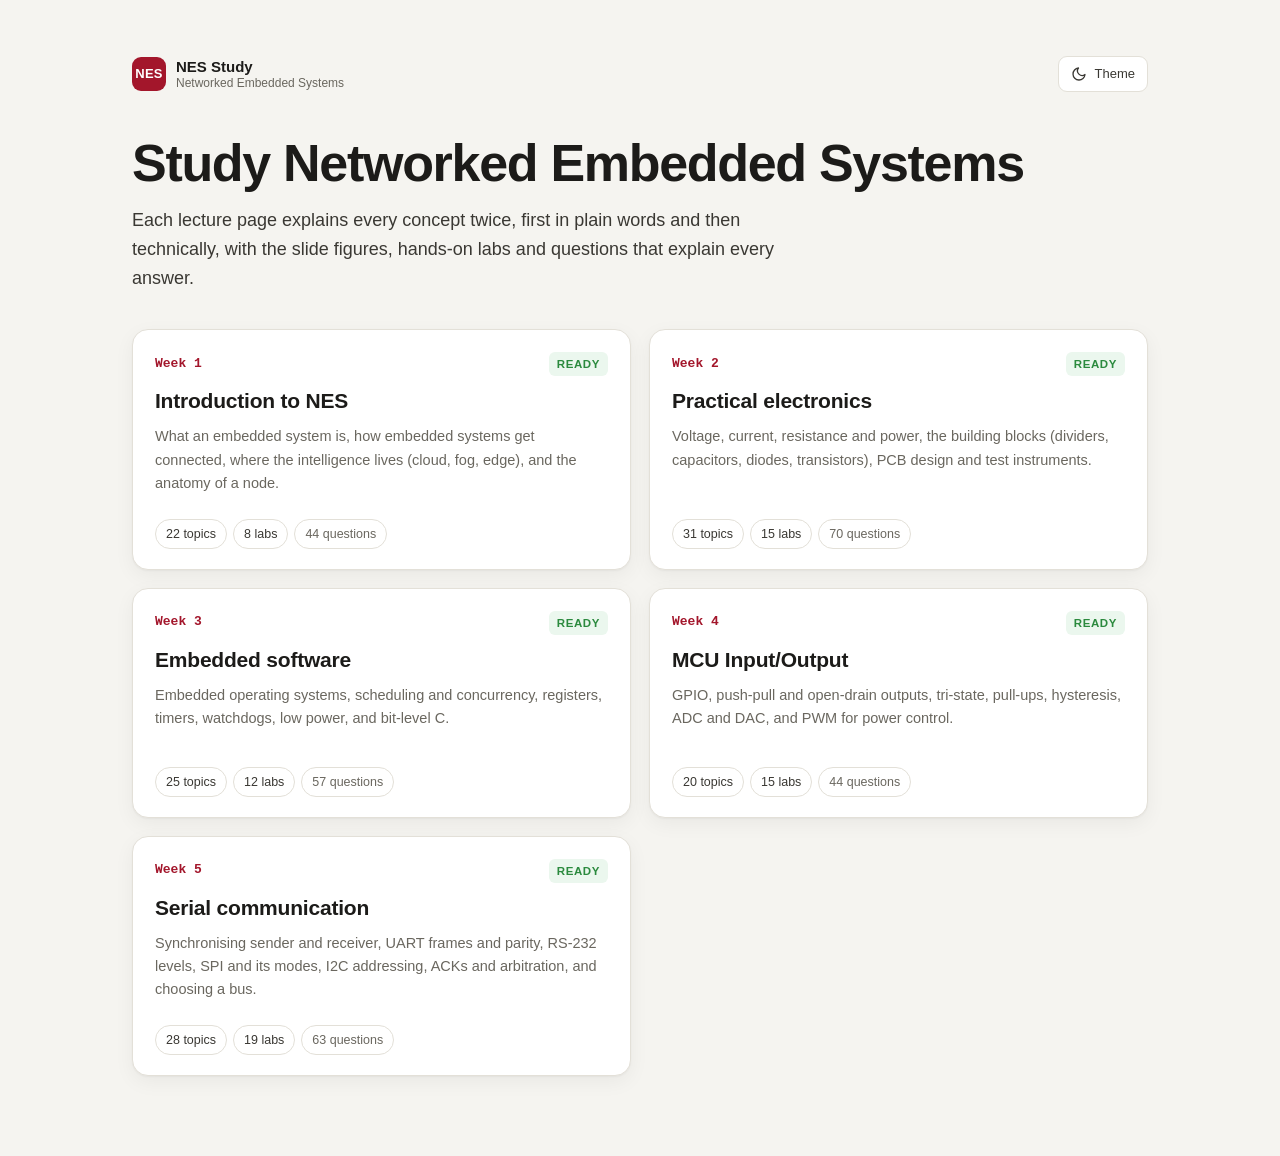
==== site/index.html @ d3b46bfc "Initial Commit" ====
<!doctype html>
<html lang="en">
<head>
  <meta charset="utf-8">
  <meta name="viewport" content="width=device-width, initial-scale=1">
  <title>NES Study</title>
  <meta name="description" content="Interactive study notes for Networked Embedded Systems.">
  <link rel="icon" href="data:image/svg+xml,%3Csvg xmlns='http://www.w3.org/2000/svg' viewBox='0 0 32 32'%3E%3Crect width='32' height='32' rx='7' fill='%23a3162b'/%3E%3Cpath d='M7 21h5V11h8v10h5' stroke='white' stroke-width='3' fill='none' stroke-linejoin='round'/%3E%3C/svg%3E">
  <link rel="stylesheet" href="assets/css/style.css">
</head>
<body>
  <div class="hub">
    <div class="hub-top">
      <span class="brand">
        <span class="brand-mark">NES</span>
        <span class="brand-text"><b>NES Study</b><span>Networked Embedded Systems</span></span>
      </span>
      <button class="icon-btn" type="button" data-theme-toggle aria-label="Toggle dark mode">
        <svg viewBox="0 0 24 24" fill="none" stroke="currentColor" stroke-width="2" stroke-linecap="round" stroke-linejoin="round"><path d="M21 12.8A9 9 0 1 1 11.2 3a7 7 0 0 0 9.8 9.8z"/></svg>
        Theme
      </button>
    </div>

    <div class="hub-hero">
      <h1>Study Networked Embedded Systems</h1>
      <p>Each lecture page explains every concept twice, first in plain words and then technically, with the slide figures, hands-on labs and questions that explain every answer.</p>
    </div>

    <div class="hub-grid">
      <a class="lecture-card" href="nes-intro.html" data-summary="nes-intro">
        <div class="lc-top"><span class="lc-num">Week 1</span><span class="lc-status ready">Ready</span></div>
        <h2>Introduction to NES</h2>
        <p>What an embedded system is, how embedded systems get connected, where the intelligence lives (cloud, fog, edge), and the anatomy of a node.</p>
        <div class="lc-foot"><span class="chip">22 topics</span><span class="chip">8 labs</span><span class="chip lc-progress" data-summary-text>44 questions</span></div>
      </a>

      <a class="lecture-card" href="electronics-basics.html" data-summary="electronics-basics">
        <div class="lc-top"><span class="lc-num">Week 2</span><span class="lc-status ready">Ready</span></div>
        <h2>Practical electronics</h2>
        <p>Voltage, current, resistance and power, the building blocks (dividers, capacitors, diodes, transistors), PCB design and test instruments.</p>
        <div class="lc-foot"><span class="chip">31 topics</span><span class="chip">15 labs</span><span class="chip lc-progress" data-summary-text>70 questions</span></div>
      </a>

      <a class="lecture-card" href="embedded-software.html" data-summary="embedded-software">
        <div class="lc-top"><span class="lc-num">Week 3</span><span class="lc-status ready">Ready</span></div>
        <h2>Embedded software</h2>
        <p>Embedded operating systems, scheduling and concurrency, registers, timers, watchdogs, low power, and bit-level C.</p>
        <div class="lc-foot"><span class="chip">25 topics</span><span class="chip">12 labs</span><span class="chip lc-progress" data-summary-text>57 questions</span></div>
      </a>

      <a class="lecture-card" href="mcu-io.html" data-summary="mcu-io">
        <div class="lc-top"><span class="lc-num">Week 4</span><span class="lc-status ready">Ready</span></div>
        <h2>MCU Input/Output</h2>
        <p>GPIO, push-pull and open-drain outputs, tri-state, pull-ups, hysteresis, ADC and DAC, and PWM for power control.</p>
        <div class="lc-foot"><span class="chip">20 topics</span><span class="chip">15 labs</span><span class="chip lc-progress" data-summary-text>44 questions</span></div>
      </a>

      <a class="lecture-card" href="serial-communication.html" data-summary="serial-communication">
        <div class="lc-top"><span class="lc-num">Week 5</span><span class="lc-status ready">Ready</span></div>
        <h2>Serial communication</h2>
        <p>Synchronising sender and receiver, UART frames and parity, RS-232 levels, SPI and its modes, I2C addressing, ACKs and arbitration, and choosing a bus.</p>
        <div class="lc-foot"><span class="chip">28 topics</span><span class="chip">19 labs</span><span class="chip lc-progress" data-summary-text>63 questions</span></div>
      </a>
    </div>
  </div>

  <script src="assets/js/core.js"></script>
  <script>
    document.querySelectorAll("[data-theme-toggle]").forEach(function (b) { b.addEventListener("click", NES.toggleTheme); });
    document.querySelectorAll("[data-summary]").forEach(function (card) {
      var s = NES.store.get("nes-summary-" + card.dataset.summary, null);
      var el = card.querySelector("[data-summary-text]");
      if (s && s.total && el) el.textContent = s.answered + " / " + s.total + " answered";
    });
  </script>
</body>
</html>
---- site/assets/css/style.css ----
/* ==========================================================================
   NES Study: shared stylesheet
   ========================================================================== */

:root {
  --bg: #f5f4f0;
  --card: #ffffff;
  --ink: #1c1b19;
  --ink-2: #3a3833;
  --muted: #6a675f;
  --line: #e3e0d8;
  --line-2: #d4d0c6;
  --accent: #a3162b;
  --accent-ink: #ffffff;
  --accent-soft: #fbeff1;
  --tech: #1e5f8e;
  --tech-soft: #edf4fa;
  --lab-bg: #faf9f6;
  --fig-bg: #ffffff;
  --hi: #d9480f;
  --hi-soft: #fff0e6;
  --lo: #1971c2;
  --lo-soft: #e7f1fb;
  --ok: #2b8a3e;
  --ok-soft: #ebf7ee;
  --bad: #c92a2a;
  --bad-soft: #fdeeee;
  --warn: #c76a00;
  --warn-soft: #fff4e2;
  --grid: #ebe8e1;
  --shadow: 0 1px 2px rgba(28, 27, 25, 0.04), 0 6px 20px rgba(28, 27, 25, 0.05);

  --font: -apple-system, BlinkMacSystemFont, "Segoe UI", Roboto, "Helvetica Neue", Arial, sans-serif;
  --mono: ui-monospace, "SF Mono", SFMono-Regular, Menlo, Consolas, monospace;
  --radius: 16px;
  --radius-sm: 10px;
  --sidebar-w: 280px;
  --content-w: 1040px;
  --fig-col: 380px;
  color-scheme: light;
}

@media (prefers-color-scheme: dark) {
  :root:not([data-theme="light"]) {
    --bg: #111214;
    --card: #1a1c20;
    --ink: #ecebe7;
    --ink-2: #cfcdc7;
    --muted: #a09e97;
    --line: #2b2e34;
    --line-2: #3a3e45;
    --accent: #ff6b7f;
    --accent-ink: #1a0a0d;
    --accent-soft: #2a191d;
    --tech: #7fb8e8;
    --tech-soft: #15212c;
    --lab-bg: #15171a;
    --fig-bg: #f2f1ed;
    --hi: #ff8a4c;
    --hi-soft: #2d1c12;
    --lo: #5fa8ff;
    --lo-soft: #14202e;
    --ok: #5ad17a;
    --ok-soft: #13251a;
    --bad: #ff7070;
    --bad-soft: #2c1616;
    --warn: #ffb54d;
    --warn-soft: #2b2112;
    --grid: #262a30;
    --shadow: 0 1px 2px rgba(0, 0, 0, 0.3), 0 8px 24px rgba(0, 0, 0, 0.25);
    color-scheme: dark;
  }
}

:root[data-theme="dark"] {
  --bg: #111214;
  --card: #1a1c20;
  --ink: #ecebe7;
  --ink-2: #cfcdc7;
  --muted: #a09e97;
  --line: #2b2e34;
  --line-2: #3a3e45;
  --accent: #ff6b7f;
  --accent-ink: #1a0a0d;
  --accent-soft: #2a191d;
  --tech: #7fb8e8;
  --tech-soft: #15212c;
  --lab-bg: #15171a;
  --fig-bg: #f2f1ed;
  --hi: #ff8a4c;
  --hi-soft: #2d1c12;
  --lo: #5fa8ff;
  --lo-soft: #14202e;
  --ok: #5ad17a;
  --ok-soft: #13251a;
  --bad: #ff7070;
  --bad-soft: #2c1616;
  --warn: #ffb54d;
  --warn-soft: #2b2112;
  --grid: #262a30;
  --shadow: 0 1px 2px rgba(0, 0, 0, 0.3), 0 8px 24px rgba(0, 0, 0, 0.25);
  color-scheme: dark;
}

/* ---------- Base ---------- */

*, *::before, *::after { box-sizing: border-box; }

html { scroll-behavior: smooth; scroll-padding-top: 24px; -webkit-text-size-adjust: 100%; }

body {
  margin: 0;
  background: var(--bg);
  color: var(--ink);
  font-family: var(--font);
  font-size: 16px;
  line-height: 1.6;
  -webkit-font-smoothing: antialiased;
}

h1, h2, h3, h4 { line-height: 1.2; margin: 0; letter-spacing: -0.01em; }
p { margin: 0 0 0.8em; }
p:last-child { margin-bottom: 0; }
a { color: var(--accent); }
code, .mono { font-family: var(--mono); font-size: 0.92em; }
code { background: var(--lab-bg); border: 1px solid var(--line); border-radius: 5px; padding: 0.05em 0.35em; }
strong { font-weight: 650; }
sub, sup { font-size: 0.72em; line-height: 0; }
button { font: inherit; color: inherit; }

.visually-hidden {
  position: absolute !important; width: 1px; height: 1px; overflow: hidden;
  clip: rect(0 0 0 0); white-space: nowrap;
}

/* ---------- App shell ---------- */

.shell {
  display: grid;
  grid-template-columns: var(--sidebar-w) minmax(0, 1fr);
  min-height: 100vh;
}

.sidebar {
  position: sticky;
  top: 0;
  height: 100vh;
  overflow-y: auto;
  border-right: 1px solid var(--line);
  background: var(--card);
  padding: 22px 18px 28px;
  display: flex;
  flex-direction: column;
  gap: 18px;
}

.brand {
  display: flex; align-items: center; gap: 10px;
  text-decoration: none; color: var(--ink);
}
.brand-mark {
  width: 34px; height: 34px; border-radius: 9px;
  background: var(--accent); color: var(--accent-ink);
  display: grid; place-items: center;
  font-weight: 800; font-size: 13px; letter-spacing: 0.02em;
  flex: none;
}
.brand-text { display: flex; flex-direction: column; line-height: 1.2; }
.brand-text b { font-size: 15px; }
.brand-text span { font-size: 12px; color: var(--muted); }

.progress-card {
  border: 1px solid var(--line);
  border-radius: var(--radius-sm);
  padding: 12px 14px;
  background: var(--lab-bg);
}
.progress-row { display: flex; justify-content: space-between; align-items: baseline; font-size: 13px; color: var(--muted); }
.progress-row b { color: var(--ink); font-size: 15px; font-variant-numeric: tabular-nums; }
.progress-bar { height: 6px; border-radius: 99px; background: var(--line); margin-top: 8px; overflow: hidden; }
.progress-bar > span { display: block; height: 100%; width: 0; background: var(--ok); border-radius: inherit; transition: width 0.4s ease; }
.progress-sub { font-size: 12px; color: var(--muted); margin-top: 6px; display: flex; justify-content: space-between; gap: 8px; }
.link-btn {
  background: none; border: 0; padding: 0; cursor: pointer;
  color: var(--muted); text-decoration: underline; font-size: 12px;
}
.link-btn:hover { color: var(--accent); }

.toc { display: flex; flex-direction: column; gap: 14px; }
.toc-part-title {
  font-size: 11px; font-weight: 700; letter-spacing: 0.08em; text-transform: uppercase;
  color: var(--muted); margin: 0 0 4px 8px;
}
.toc ol { list-style: none; margin: 0; padding: 0; }
.toc a {
  display: grid;
  grid-template-columns: 26px minmax(0, 1fr) 12px;
  align-items: center;
  gap: 6px;
  padding: 6px 8px;
  border-radius: 8px;
  color: var(--ink-2);
  text-decoration: none;
  font-size: 14px;
  line-height: 1.3;
}
.toc a:hover { background: var(--lab-bg); color: var(--ink); }
.toc a.active { background: var(--accent-soft); color: var(--accent); font-weight: 600; }
.toc-num { font-family: var(--mono); font-size: 12px; color: var(--muted); }
.toc a.active .toc-num { color: var(--accent); }
.toc-dot {
  width: 10px; height: 10px; border-radius: 50%;
  border: 1.5px solid var(--line-2);
  justify-self: end;
}
.toc-dot.partial { border-color: var(--warn); background: linear-gradient(90deg, var(--warn) 50%, transparent 50%); }
.toc-dot.done { border-color: var(--ok); background: var(--ok); }

.sidebar-foot { margin-top: auto; display: flex; gap: 8px; }

.icon-btn {
  display: inline-flex; align-items: center; justify-content: center; gap: 8px;
  height: 36px; padding: 0 12px;
  border: 1px solid var(--line); border-radius: 9px;
  background: var(--card); color: var(--ink-2);
  cursor: pointer; font-size: 13px;
  text-decoration: none;
}
.icon-btn:hover { border-color: var(--line-2); color: var(--ink); }
.icon-btn svg { width: 16px; height: 16px; }

/* Mobile top bar */
.topbar {
  display: none;
  position: sticky; top: 0; z-index: 30;
  height: 56px; padding: 0 16px;
  align-items: center; justify-content: space-between; gap: 12px;
  background: color-mix(in srgb, var(--card) 92%, transparent);
  backdrop-filter: blur(8px);
  -webkit-backdrop-filter: blur(8px);
  border-bottom: 1px solid var(--line);
}
.topbar-progress { font-size: 13px; color: var(--muted); font-variant-numeric: tabular-nums; }
.scrim { display: none; }

/* ---------- Main column ---------- */

.main { min-width: 0; padding: 40px 48px 80px; }
.content { max-width: var(--content-w); margin: 0 auto; }

.hero {
  padding: 8px 0 28px;
  display: grid;
  gap: 14px;
}
.crumbs { font-size: 13px; color: var(--muted); }
.crumbs a { color: var(--muted); }
.hero h1 { font-size: clamp(30px, 4vw, 44px); font-weight: 800; letter-spacing: -0.02em; }
.hero-lead { font-size: 18px; color: var(--ink-2); max-width: 760px; }
.hero-meta { display: flex; flex-wrap: wrap; gap: 8px; }
.chip {
  display: inline-flex; align-items: center; gap: 6px;
  font-size: 12.5px; padding: 4px 10px; border-radius: 99px;
  border: 1px solid var(--line); background: var(--card); color: var(--ink-2);
}

.part-head {
  display: flex; align-items: baseline; gap: 14px;
  margin: 52px 0 18px;
  padding-bottom: 10px;
  border-bottom: 2px solid var(--line);
}
.part-head:first-of-type { margin-top: 0; }
.part-head .part-label {
  font-family: var(--mono); font-size: 12px; font-weight: 700; color: var(--accent);
  letter-spacing: 0.06em; text-transform: uppercase;
}
.part-head h2 { font-size: 24px; font-weight: 750; }

/* ---------- Topic card ---------- */

.topic {
  background: var(--card);
  border: 1px solid var(--line);
  border-radius: var(--radius);
  box-shadow: var(--shadow);
  padding: 30px 32px 32px;
  margin: 0 0 28px;
  display: flex;
  flex-direction: column;
  gap: 26px;
}

.topic-head {
  display: grid;
  grid-template-columns: 52px minmax(0, 1fr);
  gap: 16px;
  align-items: center;
}
.topic-num {
  width: 52px; height: 52px; border-radius: 13px;
  display: grid; place-items: center;
  background: var(--accent-soft); color: var(--accent);
  font-family: var(--mono); font-weight: 700; font-size: 17px;
}
.topic-head h2 { font-size: 26px; font-weight: 760; }
.topic-head .kicker { font-size: 13px; color: var(--muted); margin-top: 4px; }

.topic-grid {
  display: grid;
  grid-template-columns: minmax(0, 1fr) var(--fig-col);
  gap: 28px;
  align-items: start;
}

.explain { display: flex; flex-direction: column; gap: 18px; min-width: 0; }

.block-label {
  display: inline-flex; align-items: center; gap: 7px;
  font-size: 11.5px; font-weight: 750; letter-spacing: 0.08em; text-transform: uppercase;
  margin-bottom: 10px;
}
.block-label::before {
  content: ""; width: 8px; height: 8px; border-radius: 2px; background: currentColor;
}

.plain {
  background: var(--accent-soft);
  border-radius: var(--radius-sm);
  padding: 18px 20px;
  border-left: 4px solid var(--accent);
}
.plain .block-label { color: var(--accent); }
.plain p { font-size: 16.5px; color: var(--ink); }

.tech .block-label { color: var(--tech); }
.tech { font-size: 15.5px; color: var(--ink-2); }
.tech ul { margin: 0; padding-left: 20px; }
.tech li { margin-bottom: 7px; }
.tech li:last-child { margin-bottom: 0; }
.tech li::marker { color: var(--tech); }

.formula {
  font-family: var(--mono);
  font-size: 14.5px;
  background: var(--tech-soft);
  color: var(--ink);
  border-radius: 8px;
  padding: 10px 14px;
  margin: 10px 0;
  overflow-x: auto;
  white-space: nowrap;
}
.formula .eq-note { color: var(--muted); font-family: var(--font); font-size: 13px; margin-left: 10px; }

.table-wrap { overflow-x: auto; margin: 10px 0; }
table.tt {
  border-collapse: collapse;
  font-family: var(--mono);
  font-size: 13.5px;
  min-width: 220px;
}
table.tt th, table.tt td {
  padding: 5px 12px;
  border-bottom: 1px solid var(--line);
  text-align: center;
}
table.tt th { color: var(--muted); font-weight: 600; font-size: 12px; border-bottom: 1.5px solid var(--line-2); }
table.tt td.out, table.tt th.out { border-left: 2px solid var(--line-2); }
table.tt tr.on td { background: var(--tech-soft); color: var(--ink); font-weight: 700; }
table.tt .v-hi { color: var(--hi); }
table.tt .v-lo { color: var(--lo); }
table.tt .v-bad { color: var(--bad); font-weight: 700; }
table.tt .v-z { color: var(--muted); }

.aside-note {
  font-size: 14px; color: var(--muted);
  border-top: 1px dashed var(--line-2); padding-top: 12px;
}

/* ---------- Figures ---------- */

.figs { display: flex; flex-direction: column; gap: 14px; min-width: 0; }
.fig { margin: 0; }
.fig-frame {
  background: var(--fig-bg);
  border: 1px solid var(--line);
  border-radius: var(--radius-sm);
  padding: 14px;
  display: flex; align-items: center; justify-content: center;
  min-height: 140px;
}
.fig-frame img {
  display: block;
  max-width: 100%;
  max-height: 340px;
  width: auto; height: auto;
  object-fit: contain;
}
.fig-frame.tall img { max-height: 420px; }
.fig figcaption {
  font-size: 12.5px; color: var(--muted);
  margin-top: 7px; padding: 0 4px;
  line-height: 1.45;
}
.fig figcaption b { color: var(--ink-2); font-weight: 600; }

button.fig-zoom {
  all: unset; cursor: zoom-in; display: block; max-width: 100%;
}
button.fig-zoom:focus-visible { outline: 2px solid var(--accent); outline-offset: 4px; border-radius: 4px; }

.lightbox {
  position: fixed; inset: 0; z-index: 100;
  background: rgba(10, 10, 12, 0.78);
  display: none; align-items: center; justify-content: center;
  padding: 24px; cursor: zoom-out;
}
.lightbox.open { display: flex; }
.lightbox img {
  max-width: min(1100px, 100%); max-height: 90vh;
  background: #fff; border-radius: 12px; padding: 18px;
}

/* ---------- Interactive lab ---------- */

.lab {
  background: var(--lab-bg);
  border: 1px solid var(--line);
  border-radius: var(--radius-sm);
  padding: 20px 22px 22px;
}
.lab-head { display: flex; align-items: center; gap: 10px; margin-bottom: 4px; }
.lab-tag {
  font-size: 11px; font-weight: 750; letter-spacing: 0.08em; text-transform: uppercase;
  color: var(--ok); background: var(--ok-soft);
  padding: 3px 8px; border-radius: 6px;
}
.lab-head h3 { font-size: 16.5px; font-weight: 700; }
.lab-hint { font-size: 14px; color: var(--muted); margin: 0 0 16px; }

.lab-body {
  display: grid;
  grid-template-columns: 250px minmax(0, 1fr);
  gap: 22px;
  align-items: start;
}
.lab-controls { display: flex; flex-direction: column; gap: 16px; min-width: 0; }
.lab-view { min-width: 0; display: flex; flex-direction: column; gap: 12px; }

.ctl { display: flex; flex-direction: column; gap: 7px; }
.ctl-label {
  display: flex; justify-content: space-between; align-items: baseline; gap: 10px;
  font-size: 13px; font-weight: 600; color: var(--ink-2);
}
.ctl-label output {
  font-family: var(--mono); font-weight: 600; font-size: 13px; color: var(--ink);
  font-variant-numeric: tabular-nums;
}

input[type="range"] {
  -webkit-appearance: none; appearance: none;
  width: 100%; height: 22px; background: transparent; margin: 0; cursor: pointer;
}
input[type="range"]::-webkit-slider-runnable-track { height: 6px; border-radius: 99px; background: var(--line-2); }
input[type="range"]::-moz-range-track { height: 6px; border-radius: 99px; background: var(--line-2); }
input[type="range"]::-webkit-slider-thumb {
  -webkit-appearance: none; width: 18px; height: 18px; border-radius: 50%;
  background: var(--card); border: 2px solid var(--accent); margin-top: -6px;
  box-shadow: 0 1px 3px rgba(0, 0, 0, 0.2);
}
input[type="range"]::-moz-range-thumb {
  width: 14px; height: 14px; border-radius: 50%;
  background: var(--card); border: 2px solid var(--accent);
}
input[type="range"]:focus-visible { outline: 2px solid var(--accent); outline-offset: 2px; border-radius: 4px; }

.seg {
  display: flex; flex-wrap: wrap;
  border: 1px solid var(--line-2); border-radius: 9px; overflow: hidden;
  background: var(--card);
}
.seg button {
  flex: 1 1 0; min-width: 0;
  border: 0; background: transparent; cursor: pointer;
  padding: 7px 8px; font-size: 13px; font-weight: 600; color: var(--muted);
  border-right: 1px solid var(--line);
  line-height: 1.3;
}
.seg button:last-child { border-right: 0; }
.seg button:hover { color: var(--ink); background: var(--lab-bg); }
.seg button[aria-pressed="true"] { background: var(--ink); color: var(--card); }
.seg button:focus-visible { outline: 2px solid var(--accent); outline-offset: -2px; }
.seg button:disabled { opacity: 0.4; cursor: not-allowed; }

.ctl-group {
  border: 1px solid var(--line); border-radius: 10px; padding: 12px;
  display: flex; flex-direction: column; gap: 12px; background: var(--card);
}
.ctl-group-title { font-size: 12px; font-weight: 700; color: var(--muted); letter-spacing: 0.05em; text-transform: uppercase; }

.btn {
  border: 1px solid var(--line-2); background: var(--card); color: var(--ink-2);
  border-radius: 9px; padding: 7px 12px; font-size: 13px; font-weight: 600; cursor: pointer;
}
.btn:hover { color: var(--ink); border-color: var(--muted); }

.stage {
  background: var(--card);
  border: 1px solid var(--line);
  border-radius: 10px;
  padding: 10px;
  min-width: 0;
}
.stage svg { display: block; width: 100%; height: auto; }
.stage canvas { display: block; width: 100%; }

.stats {
  display: grid;
  grid-template-columns: repeat(auto-fit, minmax(128px, 1fr));
  gap: 10px;
}
.stat {
  background: var(--card); border: 1px solid var(--line); border-radius: 10px;
  padding: 9px 12px; min-width: 0;
}
.stat-k { font-size: 11.5px; color: var(--muted); font-weight: 600; letter-spacing: 0.02em; }
.stat-v {
  font-family: var(--mono); font-size: 17px; font-weight: 700; color: var(--ink);
  font-variant-numeric: tabular-nums; overflow-wrap: anywhere; line-height: 1.35;
}
.stat.good { border-color: color-mix(in srgb, var(--ok) 45%, var(--line)); background: var(--ok-soft); }
.stat.good .stat-v { color: var(--ok); }
.stat.bad { border-color: color-mix(in srgb, var(--bad) 45%, var(--line)); background: var(--bad-soft); }
.stat.bad .stat-v { color: var(--bad); }
.stat.warn { border-color: color-mix(in srgb, var(--warn) 45%, var(--line)); background: var(--warn-soft); }
.stat.warn .stat-v { color: var(--warn); }
.stat.hi .stat-v { color: var(--hi); }
.stat.lo .stat-v { color: var(--lo); }

.verdict {
  font-size: 14px; padding: 10px 14px; border-radius: 10px;
  background: var(--card); border: 1px solid var(--line); color: var(--ink-2);
}
.verdict.good { background: var(--ok-soft); border-color: color-mix(in srgb, var(--ok) 40%, var(--line)); }
.verdict.bad { background: var(--bad-soft); border-color: color-mix(in srgb, var(--bad) 40%, var(--line)); }
.verdict.warn { background: var(--warn-soft); border-color: color-mix(in srgb, var(--warn) 40%, var(--line)); }
.verdict b { color: var(--ink); }

.legend { display: flex; flex-wrap: wrap; gap: 14px; font-size: 12.5px; color: var(--muted); }
.legend span { display: inline-flex; align-items: center; gap: 6px; }
.legend i { width: 14px; height: 3px; border-radius: 2px; display: inline-block; }
.legend i.dash { background: none; border-top: 2px dashed currentColor; height: 0; }

.bitrow {
  display: grid; gap: 4px;
  font-family: var(--mono); font-size: 13px;
}
.bitrow-line { display: grid; grid-template-columns: 70px minmax(0, 1fr); align-items: center; gap: 8px; }
.bitrow-label { font-size: 12px; color: var(--muted); font-family: var(--font); font-weight: 600; }
.bits { display: grid; gap: 3px; }
.bits span {
  text-align: center; border-radius: 4px; padding: 2px 0; font-weight: 700;
  background: var(--lab-bg); border: 1px solid var(--line); color: var(--ink-2);
}
.bits span.err { background: var(--bad-soft); border-color: var(--bad); color: var(--bad); }
.bits span.b1 { color: var(--hi); }
.bits span.b0 { color: var(--lo); }

.meter { display: grid; gap: 6px; }
.meter-row { display: grid; grid-template-columns: 96px minmax(0, 1fr) 84px; align-items: center; gap: 10px; font-size: 13px; }
.meter-row .m-label { color: var(--muted); font-weight: 600; }
.meter-row .m-val { font-family: var(--mono); text-align: right; font-variant-numeric: tabular-nums; }
.meter-track { height: 14px; background: var(--lab-bg); border: 1px solid var(--line); border-radius: 99px; overflow: hidden; position: relative; }
.meter-fill { height: 100%; width: 0; border-radius: inherit; transition: width 0.25s ease; }
.meter-mark { position: absolute; top: -2px; bottom: -2px; width: 2px; background: var(--ink-2); opacity: 0.55; }

.codebar { display: grid; gap: 6px; }
.codebar-track {
  position: relative; height: 34px; border-radius: 8px; overflow: hidden;
  background: repeating-linear-gradient(90deg, var(--lab-bg) 0 6px, var(--card) 6px 12px);
  border: 1px solid var(--line-2);
}
.codebar-fill { position: absolute; left: 0; top: 0; bottom: 0; background: var(--tech); opacity: 0.85; transition: width 0.25s ease; }
.codebar-over { position: absolute; top: 0; bottom: 0; background: var(--bad); opacity: 0.85; transition: all 0.25s ease; }
.codebar-scale { display: flex; justify-content: space-between; font-family: var(--mono); font-size: 11.5px; color: var(--muted); }
.codebar-title { font-size: 12.5px; font-weight: 600; color: var(--ink-2); }

.reading-strip {
  display: grid; grid-template-columns: repeat(40, minmax(0, 1fr)); gap: 2px;
}
.reading-strip span {
  height: 30px; border-radius: 3px; background: var(--line);
  display: grid; place-items: center; font-family: var(--mono); font-size: 10px; font-weight: 700; color: #fff;
}
.reading-strip span.r1 { background: var(--hi); }
.reading-strip span.r0 { background: var(--lo); }

/* ---------- Quiz ---------- */

.quiz { display: flex; flex-direction: column; gap: 14px; }
.quiz-head {
  display: flex; align-items: center; justify-content: space-between; gap: 12px;
  padding-top: 4px;
}
.quiz-title {
  display: inline-flex; align-items: center; gap: 8px;
  font-size: 11.5px; font-weight: 750; letter-spacing: 0.08em; text-transform: uppercase; color: var(--ink-2);
}
.quiz-title::before { content: "?"; width: 20px; height: 20px; border-radius: 6px; display: grid; place-items: center; background: var(--ink); color: var(--card); font-size: 12px; letter-spacing: 0; }
.quiz-count { font-size: 12.5px; color: var(--muted); }

.q {
  border: 1px solid var(--line);
  border-radius: var(--radius-sm);
  padding: 18px 20px;
  background: var(--card);
}
.q.solved { border-color: color-mix(in srgb, var(--ok) 45%, var(--line)); }
.q-text {
  display: grid; grid-template-columns: 34px minmax(0, 1fr); gap: 8px;
  font-size: 15.5px; font-weight: 600; color: var(--ink); margin-bottom: 14px;
}
.q-num {
  font-family: var(--mono); font-size: 12px; font-weight: 700; color: var(--muted);
  background: var(--lab-bg); border: 1px solid var(--line); border-radius: 6px;
  height: 24px; display: grid; place-items: center; margin-top: 1px;
}
.opts {
  list-style: none; margin: 0; padding: 0 0 0 42px;
  display: grid; gap: 8px;
}
.opt {
  width: 100%;
  display: grid; grid-template-columns: 28px minmax(0, 1fr) 22px; gap: 10px; align-items: center;
  text-align: left; cursor: pointer;
  background: var(--card); border: 1px solid var(--line-2); border-radius: 10px;
  padding: 9px 12px; font-size: 15px; color: var(--ink-2);
  transition: border-color 0.15s ease, background 0.15s ease;
}
.opt:hover { border-color: var(--muted); color: var(--ink); }
.opt:focus-visible { outline: 2px solid var(--accent); outline-offset: 2px; }
.opt-letter {
  width: 28px; height: 28px; border-radius: 8px;
  display: grid; place-items: center;
  font-family: var(--mono); font-weight: 700; font-size: 13px;
  background: var(--lab-bg); border: 1px solid var(--line); color: var(--muted);
}
.opt-mark { font-weight: 800; text-align: center; }
.opt.correct { border-color: var(--ok); background: var(--ok-soft); color: var(--ink); }
.opt.correct .opt-letter { background: var(--ok); border-color: var(--ok); color: var(--card); }
.opt.correct .opt-mark { color: var(--ok); }
.opt.wrong { border-color: var(--bad); background: var(--bad-soft); color: var(--ink); }
.opt.wrong .opt-letter { background: var(--bad); border-color: var(--bad); color: var(--card); }
.opt.wrong .opt-mark { color: var(--bad); }

.why {
  margin: 6px 0 4px 38px;
  font-size: 14.5px; color: var(--ink-2);
  padding: 10px 14px; border-radius: 8px;
  border-left: 3px solid var(--line-2);
  background: var(--lab-bg);
}
.why[hidden] { display: none; }
.why.good { border-left-color: var(--ok); }
.why.bad { border-left-color: var(--bad); }
.why .why-tag { font-weight: 750; margin-right: 4px; }
.why.good .why-tag { color: var(--ok); }
.why.bad .why-tag { color: var(--bad); }

/* ---------- Cheat sheet ---------- */

.cheat {
  display: grid;
  grid-template-columns: repeat(2, minmax(0, 1fr));
  gap: 14px;
}
.cheat-item {
  border: 1px solid var(--line); border-radius: var(--radius-sm); padding: 14px 16px; background: var(--lab-bg);
  display: flex; flex-direction: column; gap: 6px;
}
.cheat-item h3 { font-size: 14px; font-weight: 700; color: var(--ink); }
.cheat-item .formula { margin: 0; background: var(--card); border: 1px solid var(--line); }
.cheat-item p { font-size: 13.5px; color: var(--muted); }

.page-foot { margin-top: 40px; font-size: 13px; color: var(--muted); text-align: center; }

/* ---------- Hub (index) ---------- */

.hub { max-width: 1080px; margin: 0 auto; padding: 56px 32px 80px; }
.hub-top { display: flex; justify-content: space-between; align-items: center; gap: 16px; margin-bottom: 40px; }
.hub-hero h1 { font-size: clamp(34px, 5vw, 52px); font-weight: 820; letter-spacing: -0.025em; margin-bottom: 12px; }
.hub-hero p { font-size: 18px; color: var(--ink-2); max-width: 680px; }
.hub-grid {
  display: grid;
  grid-template-columns: repeat(auto-fit, minmax(min(100%, 420px), 1fr));
  gap: 18px;
  margin-top: 36px;
}
.lecture-card {
  display: flex; flex-direction: column; gap: 12px;
  background: var(--card); border: 1px solid var(--line); border-radius: var(--radius);
  padding: 22px 22px 20px; box-shadow: var(--shadow);
  text-decoration: none; color: var(--ink);
  min-height: 230px;
  transition: transform 0.15s ease, border-color 0.15s ease;
}
a.lecture-card:hover { transform: translateY(-2px); border-color: var(--accent); }
.lecture-card.soon { opacity: 0.62; box-shadow: none; }
.lc-top { display: flex; justify-content: space-between; align-items: center; }
.lc-num { font-family: var(--mono); font-size: 13px; font-weight: 700; color: var(--accent); }
.lc-status { font-size: 11.5px; font-weight: 700; letter-spacing: 0.05em; text-transform: uppercase; padding: 3px 8px; border-radius: 6px; }
.lc-status.ready { background: var(--ok-soft); color: var(--ok); }
.lc-status.later { background: var(--lab-bg); color: var(--muted); border: 1px solid var(--line); }
.lecture-card h2 { font-size: 21px; font-weight: 740; }
.lecture-card p { font-size: 14.5px; color: var(--muted); flex: 1; }
.lc-foot { display: flex; flex-wrap: wrap; gap: 6px; }
.lc-progress { font-size: 12.5px; color: var(--muted); font-variant-numeric: tabular-nums; }

/* ---------- Responsive ---------- */

@media (max-width: 1180px) {
  :root { --fig-col: 340px; }
  .main { padding: 32px 32px 72px; }
}

@media (max-width: 1024px) {
  .shell { grid-template-columns: minmax(0, 1fr); }
  .topbar { display: flex; }
  .sidebar {
    position: fixed; z-index: 50; left: 0; top: 0; bottom: 0;
    width: min(320px, 86vw);
    transform: translateX(-102%);
    transition: transform 0.25s ease;
    box-shadow: 0 0 40px rgba(0, 0, 0, 0.2);
  }
  body.nav-open .sidebar { transform: none; }
  body.nav-open .scrim {
    display: block; position: fixed; inset: 0; z-index: 40; background: rgba(0, 0, 0, 0.35);
  }
  html { scroll-padding-top: 72px; }
}

@media (max-width: 860px) {
  .topic-grid { grid-template-columns: minmax(0, 1fr); }
  .figs { flex-direction: row; flex-wrap: wrap; }
  .figs .fig { flex: 1 1 260px; }
  .lab-body { grid-template-columns: minmax(0, 1fr); }
  .cheat { grid-template-columns: minmax(0, 1fr); }
}

@media (max-width: 600px) {
  .main { padding: 20px 16px 64px; }
  .topic { padding: 20px 16px 22px; gap: 20px; border-radius: 14px; }
  .topic-head { grid-template-columns: 42px minmax(0, 1fr); gap: 12px; }
  .topic-num { width: 42px; height: 42px; font-size: 15px; border-radius: 11px; }
  .topic-head h2 { font-size: 21px; }
  .plain { padding: 14px 16px; }
  .lab { padding: 16px 14px; }
  .q { padding: 14px; }
  .opts { padding-left: 0; }
  .why { margin-left: 0; }
  .hub { padding: 32px 16px 56px; }
  .formula { white-space: normal; }
  .formula .eq-note { display: block; margin: 4px 0 0; }
  .meter-row { grid-template-columns: 76px minmax(0, 1fr) 70px; }
  .reading-strip { grid-template-columns: repeat(20, minmax(0, 1fr)); }
  .reading-strip span:nth-child(n+21) { display: none; }
}

@media (prefers-reduced-motion: reduce) {
  html { scroll-behavior: auto; }
  * { transition: none !important; }
}

/* ---------- Schematic SVG (labs) ---------- */

.sch { font-family: var(--font); overflow: visible; }
.sch .w { stroke: var(--ink-2); stroke-width: 2; fill: none; stroke-linecap: round; stroke-linejoin: round; }
.sch .w.hi { stroke: var(--hi); stroke-width: 3.5; }
.sch .w.lo { stroke: var(--lo); stroke-width: 3.5; }
.sch .w.bad { stroke: var(--bad); stroke-width: 4; }
.sch .w.z { stroke: var(--muted); stroke-dasharray: 5 5; }
.sch .w.ghost { opacity: 0.22; }
.sch .ctrl { stroke: var(--muted); stroke-width: 1.4; stroke-dasharray: 3 4; fill: none; }
.sch .box { fill: var(--card); stroke: var(--ink-2); stroke-width: 2; }
.sch .contact { fill: var(--card); stroke: var(--ink-2); stroke-width: 2; }
.sch .dot { fill: var(--ink-2); }
.sch .dot.hi { fill: var(--hi); }
.sch .dot.lo { fill: var(--lo); }
.sch .dot.z { fill: var(--muted); }
.sch .dot.bad { fill: var(--bad); }
.sch .solid { fill: var(--ink-2); stroke: var(--ink-2); stroke-width: 2; stroke-linejoin: round; }
.sch .led-body { fill: var(--card); stroke: var(--ink-2); stroke-width: 2; stroke-linejoin: round; }
.sch .led-body.on { fill: var(--hi); stroke: var(--hi); }
.sch .glow { fill: var(--hi); }
.sch .arrow { fill: var(--ok); }
.sch text { fill: var(--ink); font-size: 14px; }
.sch text.small { font-size: 11.5px; fill: var(--muted); }
.sch text.lbl { font-weight: 700; font-size: 13px; }
.sch text.state { font-weight: 700; font-size: 13.5px; }
.sch text.t-hi { fill: var(--hi); }
.sch text.t-lo { fill: var(--lo); }
.sch text.t-z { fill: var(--muted); }
.sch text.t-bad { fill: var(--bad); }
.sch text.t-ok { fill: var(--ok); }
.sch .ital { font-style: italic; }

.pwm-row { display: grid; grid-template-columns: 150px minmax(0, 1fr); gap: 12px; align-items: stretch; }
.device {
  background: var(--card); border: 1px solid var(--line); border-radius: 10px;
  display: flex; flex-direction: column; align-items: center; justify-content: center; gap: 6px; padding: 10px;
}
.device svg { width: 110px; height: 110px; display: block; }
.device-cap { font-size: 12px; color: var(--muted); text-align: center; line-height: 1.35; }
@media (max-width: 600px) { .pwm-row { grid-template-columns: minmax(0, 1fr); } }
.cheat-item .formula { white-space: normal; }
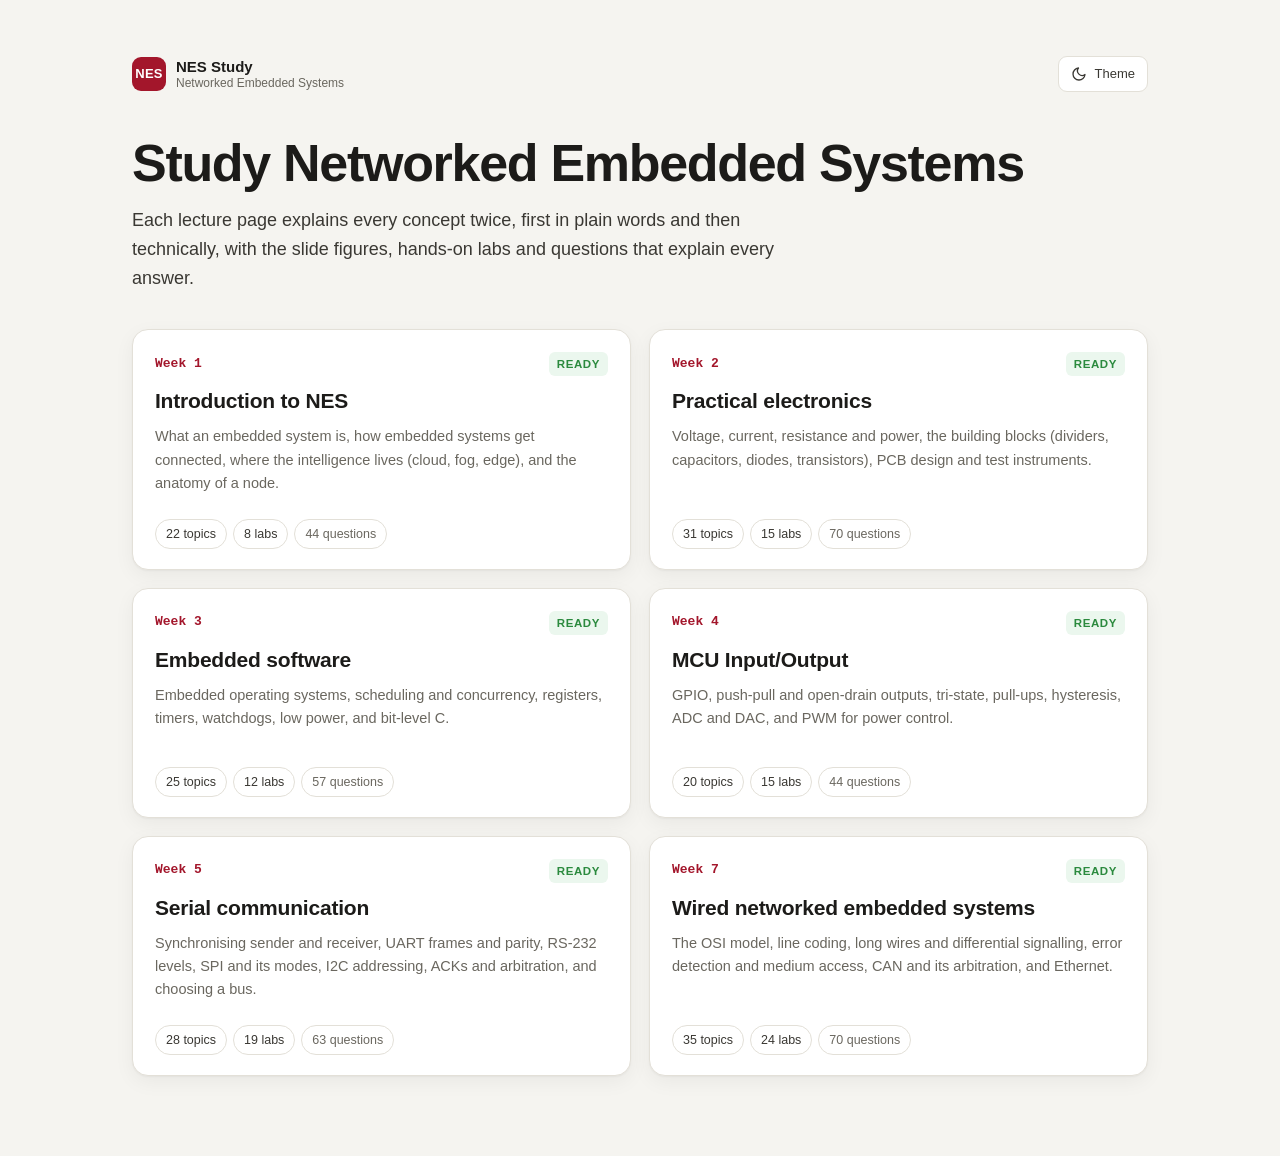
==== commit ffaaa950: "Add Week 7" ====
--- a/site/index.html
+++ b/site/index.html
@@ -61,6 +61,13 @@
         <p>Synchronising sender and receiver, UART frames and parity, RS-232 levels, SPI and its modes, I2C addressing, ACKs and arbitration, and choosing a bus.</p>
         <div class="lc-foot"><span class="chip">28 topics</span><span class="chip">19 labs</span><span class="chip lc-progress" data-summary-text>63 questions</span></div>
       </a>
+
+      <a class="lecture-card" href="wired-nes.html" data-summary="wired-nes">
+        <div class="lc-top"><span class="lc-num">Week 7</span><span class="lc-status ready">Ready</span></div>
+        <h2>Wired networked embedded systems</h2>
+        <p>The OSI model, line coding, long wires and differential signalling, error detection and medium access, CAN and its arbitration, and Ethernet.</p>
+        <div class="lc-foot"><span class="chip">35 topics</span><span class="chip">24 labs</span><span class="chip lc-progress" data-summary-text>70 questions</span></div>
+      </a>
     </div>
   </div>
 
--- a/site/assets/css/style.css
+++ b/site/assets/css/style.css
@@ -815,3 +815,5 @@
 .device-cap { font-size: 12px; color: var(--muted); text-align: center; line-height: 1.35; }
 @media (max-width: 600px) { .pwm-row { grid-template-columns: minmax(0, 1fr); } }
 .cheat-item .formula { white-space: normal; }
+
+.fig figcaption { overflow-wrap: anywhere; }
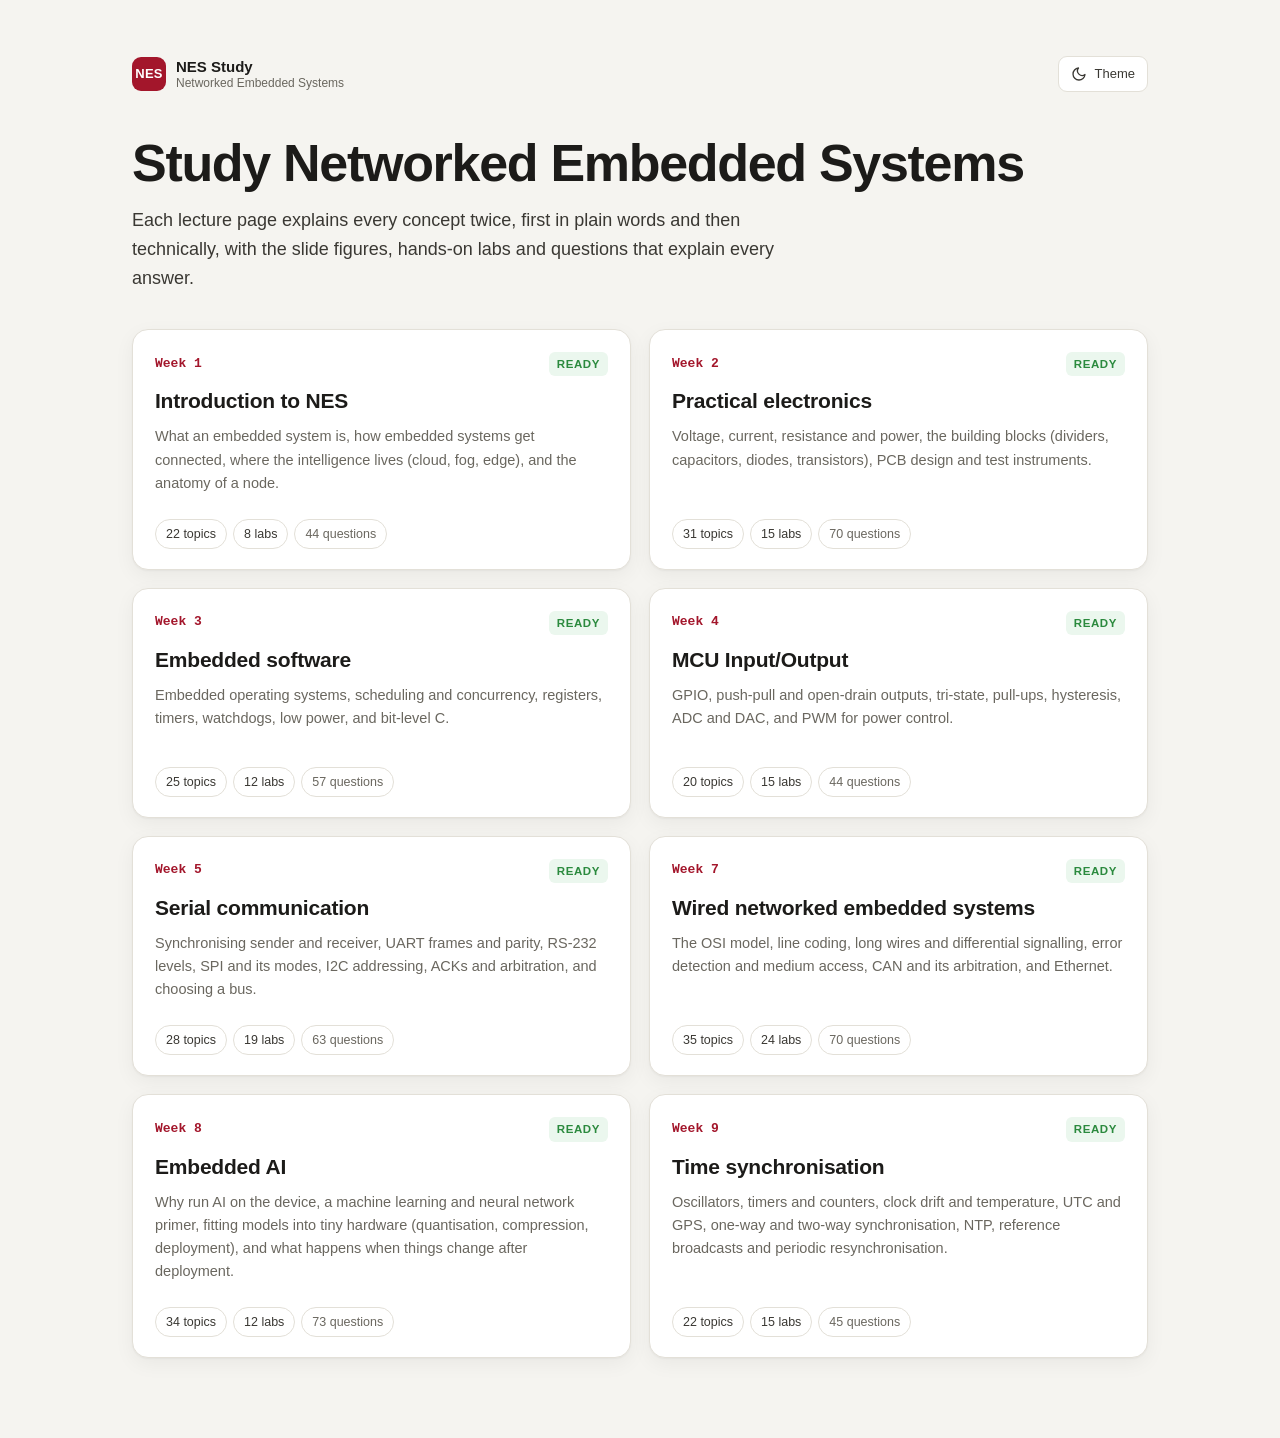
==== commit 32da9997: "Add Weeks 8 and 9, fix duplicate contents entry" ====
--- a/site/index.html
+++ b/site/index.html
@@ -68,6 +68,20 @@
         <p>The OSI model, line coding, long wires and differential signalling, error detection and medium access, CAN and its arbitration, and Ethernet.</p>
         <div class="lc-foot"><span class="chip">35 topics</span><span class="chip">24 labs</span><span class="chip lc-progress" data-summary-text>70 questions</span></div>
       </a>
+
+      <a class="lecture-card" href="embedded-ai.html" data-summary="embedded-ai">
+        <div class="lc-top"><span class="lc-num">Week 8</span><span class="lc-status ready">Ready</span></div>
+        <h2>Embedded AI</h2>
+        <p>Why run AI on the device, a machine learning and neural network primer, fitting models into tiny hardware (quantisation, compression, deployment), and what happens when things change after deployment.</p>
+        <div class="lc-foot"><span class="chip">34 topics</span><span class="chip">12 labs</span><span class="chip lc-progress" data-summary-text>73 questions</span></div>
+      </a>
+
+      <a class="lecture-card" href="time-sync.html" data-summary="time-sync">
+        <div class="lc-top"><span class="lc-num">Week 9</span><span class="lc-status ready">Ready</span></div>
+        <h2>Time synchronisation</h2>
+        <p>Oscillators, timers and counters, clock drift and temperature, UTC and GPS, one-way and two-way synchronisation, NTP, reference broadcasts and periodic resynchronisation.</p>
+        <div class="lc-foot"><span class="chip">22 topics</span><span class="chip">15 labs</span><span class="chip lc-progress" data-summary-text>45 questions</span></div>
+      </a>
     </div>
   </div>
 
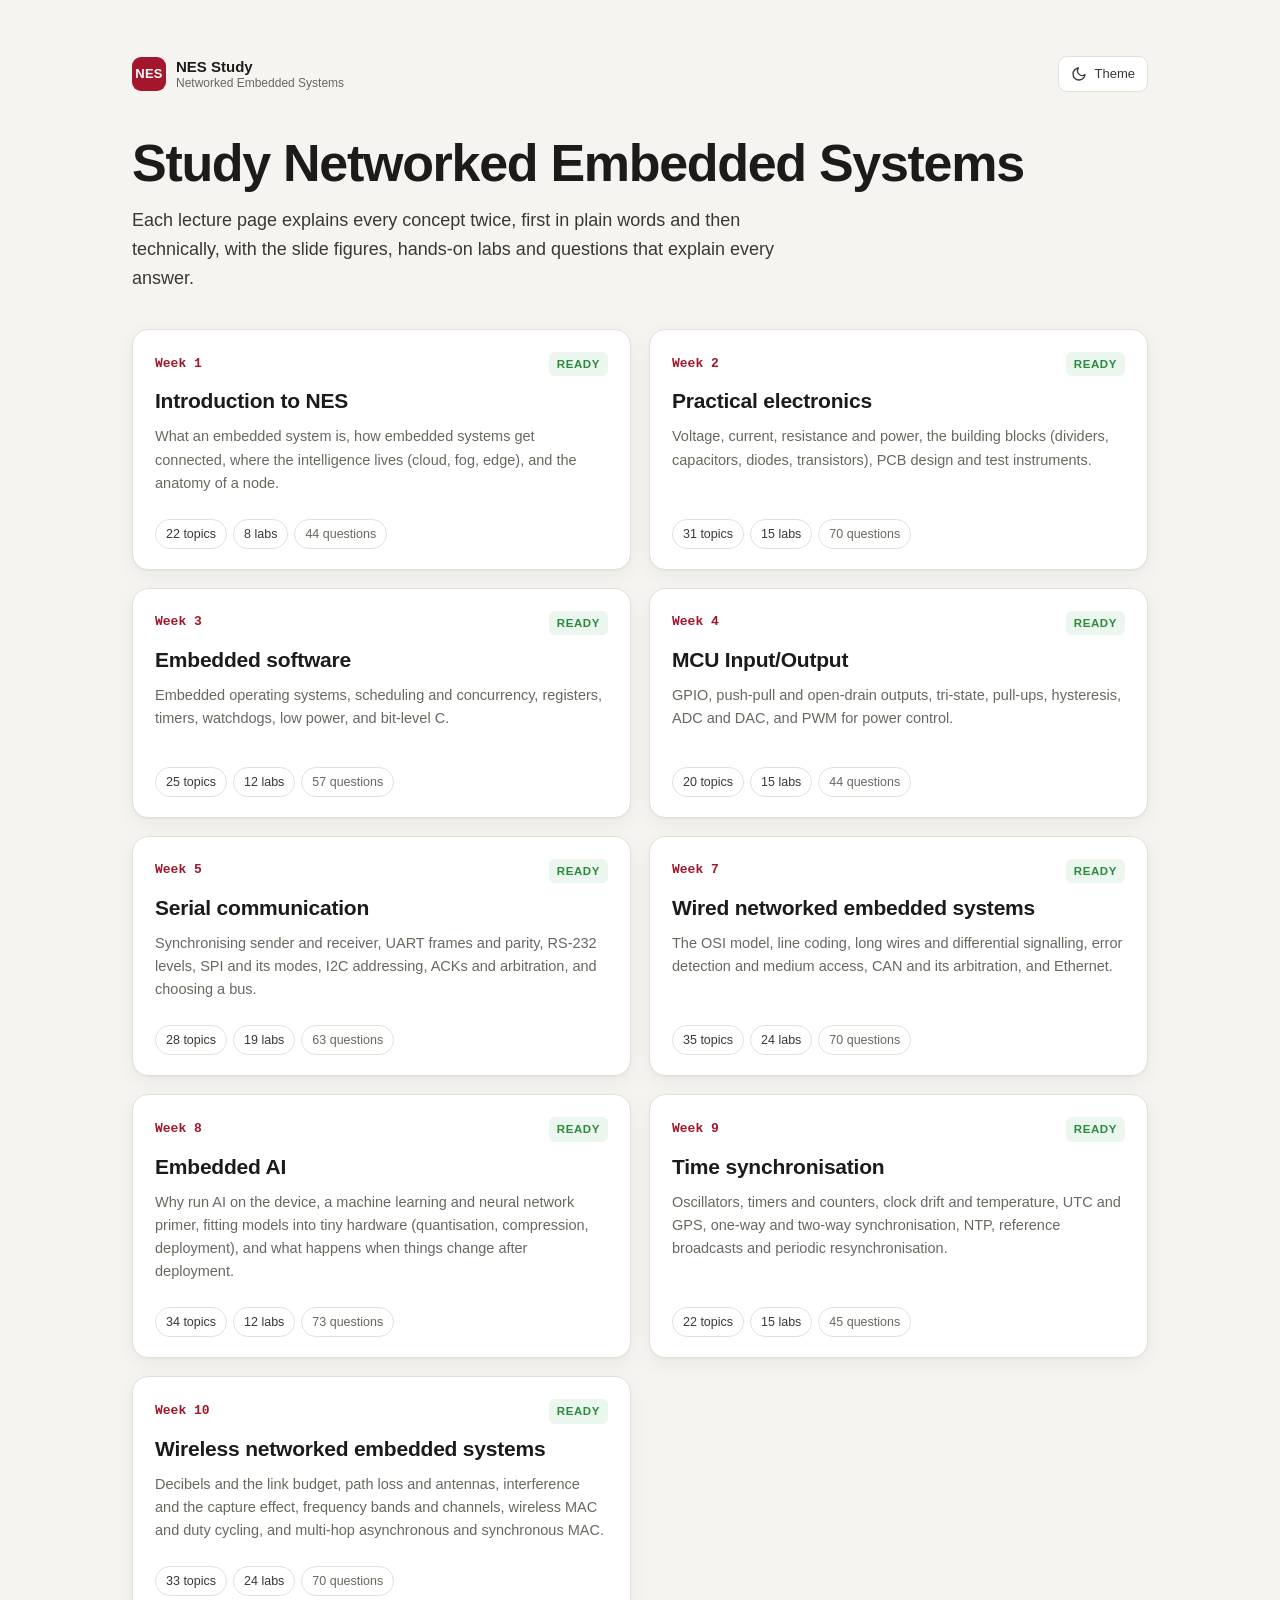
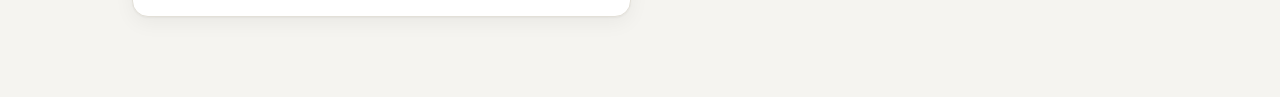
==== commit 7a5d4a7e: "Add Week 10" ====
--- a/site/index.html
+++ b/site/index.html
@@ -82,6 +82,13 @@
         <p>Oscillators, timers and counters, clock drift and temperature, UTC and GPS, one-way and two-way synchronisation, NTP, reference broadcasts and periodic resynchronisation.</p>
         <div class="lc-foot"><span class="chip">22 topics</span><span class="chip">15 labs</span><span class="chip lc-progress" data-summary-text>45 questions</span></div>
       </a>
+
+      <a class="lecture-card" href="wireless-nes.html" data-summary="wireless-nes">
+        <div class="lc-top"><span class="lc-num">Week 10</span><span class="lc-status ready">Ready</span></div>
+        <h2>Wireless networked embedded systems</h2>
+        <p>Decibels and the link budget, path loss and antennas, interference and the capture effect, frequency bands and channels, wireless MAC and duty cycling, and multi-hop asynchronous and synchronous MAC.</p>
+        <div class="lc-foot"><span class="chip">33 topics</span><span class="chip">24 labs</span><span class="chip lc-progress" data-summary-text>70 questions</span></div>
+      </a>
     </div>
   </div>
 
